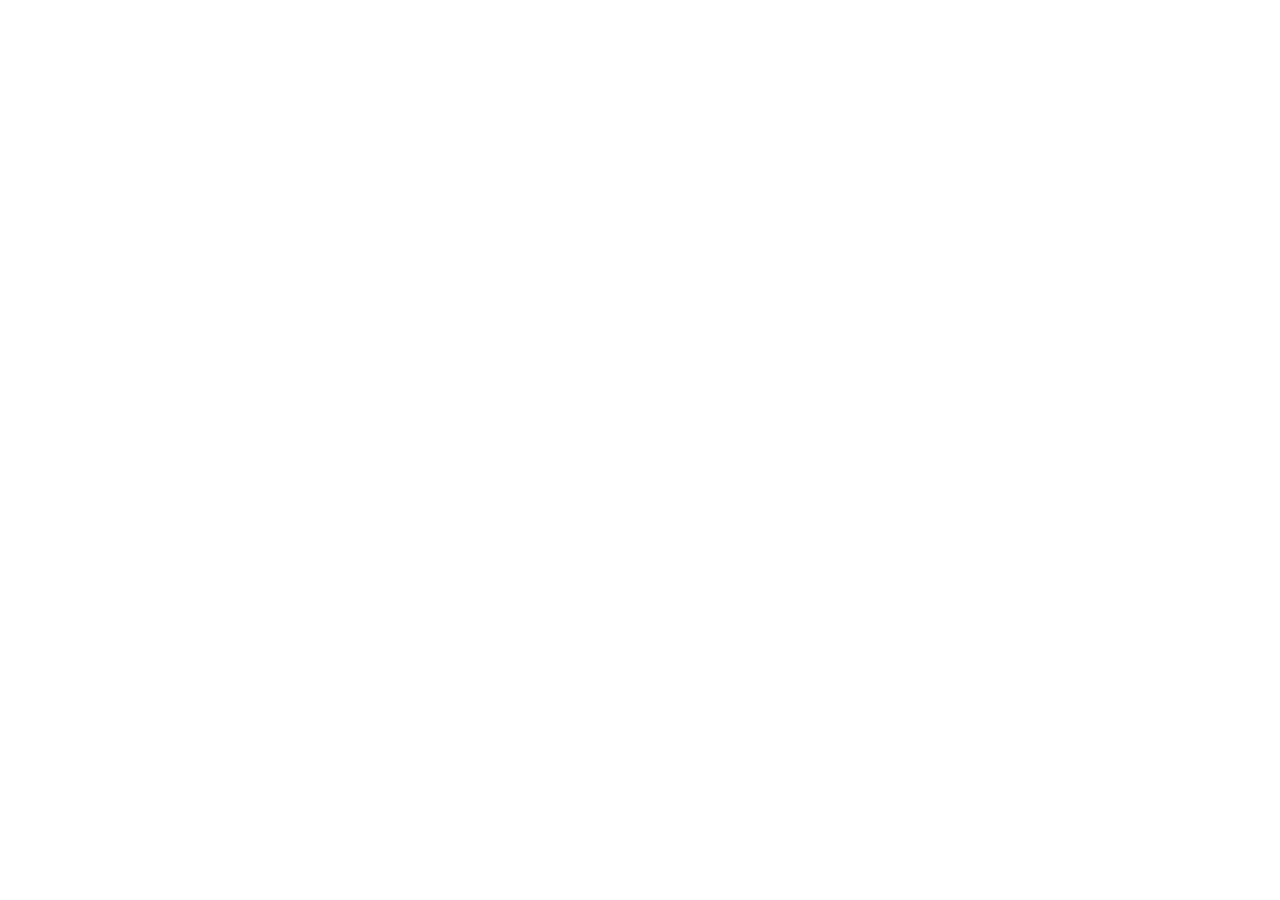
==== index.html @ 24948c89 "cambios a la ficha de promocion" ====
<!DOCTYPE html>
<html lang="en">
<head>
  <meta charset="UTF-8">
  <meta name="viewport" content="width=device-width, initial-scale=1.0">
  <link rel="stylesheet" href="style.css">
  <title>Document</title>
</head>
<body>
  <!-- <div id="caja"></div> -->

  <!-- <div class="div">gran oferta</div>
  <div class="circulo"></div>
  <div id="caja2" class="div">de un <spam>30%</spam></div> -->


  
</body>
</html>
---- style.css ----
*{
  padding: 0;
  margin: 0;
  font-size: 16px;
}
/************ uso de @keyframes y animation **********/
/* #caja{
  width: 100px;
  height: 100px;
  background-color: blueviolet;
  position: relative;
  animation-name: example;
  animation-duration: 5s;
  animation-delay: 2s;
  animation-iteration-count: infinite;
}
@keyframes example{
  0%{background-color: blueviolet; left: 0px; top: 0px;}
  25%{background-color: red; left: 200px; top: 0px;}
  50%{background-color: green; left: 200px; top: 200px}
  75%{background-color: gold;left: 0px; top: 200px}
  100%{background-color: blueviolet; left: 0px; top: 0px;}
} */



/******* uso de  transform,:hover *********/
.div{
  border-radius: 10px;
  width: 150px;
  height: 45px;
  background-color: rgb(218, 252, 242);
  padding: 15px;
  margin: 10px 10px 0 20px;
  font-size: 1.5rem;
  border: 1px solid rgb(5, 56, 104);
  text-transform: capitalize;
  color: rgba(252, 61, 61, 0.726);
}
.circulo{
  background-color: rgba(245, 211, 21, 0.945);
  width: 12px;
  height: 12px;
  border-radius: 50%;
  position: absolute;
  margin: -18px 0px 1px 28px;
  z-index: 3;
}
#caja2{
  transform: rotate(18deg);
  position: absolute;
  margin-top: 0;
  margin-left: 10px;
}

#caja2 spam{
  font-size: 1.8rem;
  font-weight: bold;
}
#caja2:hover{
  width: 175px;
  height: 55px;
  font-size: 2rem;
}
#caja2:hover spam{
  font-size: 2.4rem;
  color: rgb(248, 64, 64);
}
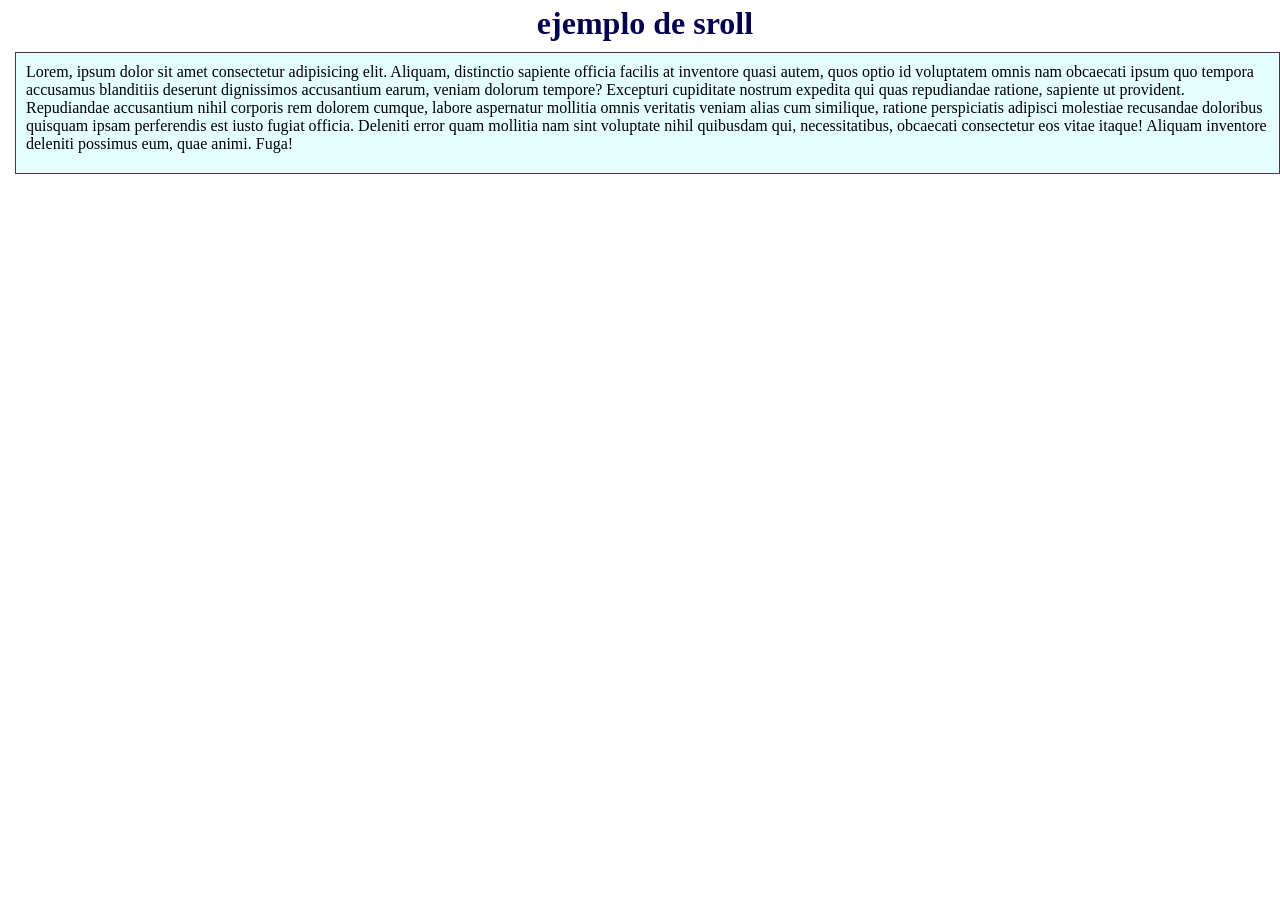
==== commit b3ba8980: "uso de scroll" ====
--- a/index.html
+++ b/index.html
@@ -14,6 +14,9 @@
   <div id="caja2" class="div">de un <spam>30%</spam></div> -->
 
 
-  
+  <h3>ejemplo de sroll </h3>
+  <div class="scroll">
+    Lorem, ipsum dolor sit amet consectetur adipisicing elit. Aliquam, distinctio sapiente officia facilis at inventore quasi autem, quos optio id voluptatem omnis nam obcaecati ipsum quo tempora accusamus blanditiis deserunt dignissimos accusantium earum, veniam dolorum tempore? Excepturi cupiditate nostrum expedita qui quas repudiandae ratione, sapiente ut provident. Repudiandae accusantium nihil corporis rem dolorem cumque, labore aspernatur mollitia omnis veritatis veniam alias cum similique, ratione perspiciatis adipisci molestiae recusandae doloribus quisquam ipsam perferendis est iusto fugiat officia. Deleniti error quam mollitia nam sint voluptate nihil quibusdam qui, necessitatibus, obcaecati consectetur eos vitae itaque! Aliquam inventore deleniti possimus eum, quae animi. Fuga!
+  </div>
 </body>
 </html>
--- a/style.css
+++ b/style.css
@@ -65,4 +65,24 @@
 #caja2:hover spam{
   font-size: 2.4rem;
   color: rgb(248, 64, 64);
-}+}
+
+
+/************* uso de scroll ***********/
+h3{
+  font-size: 2rem;
+  margin: 5px 0 0 10px;
+  text-align: center;
+  color: rgb(3, 3, 80);
+}
+.scroll{
+  display: block;
+  border: 1px solid rgb(83, 46, 83);
+  width: auto;
+  height: 100px;
+  padding: 10px;
+  margin: 10px 0 0 15px;
+  overflow-y: scroll;
+  background-color: rgba(0, 255, 255, 0.103);
+  scroll-behavior: smooth;
+}
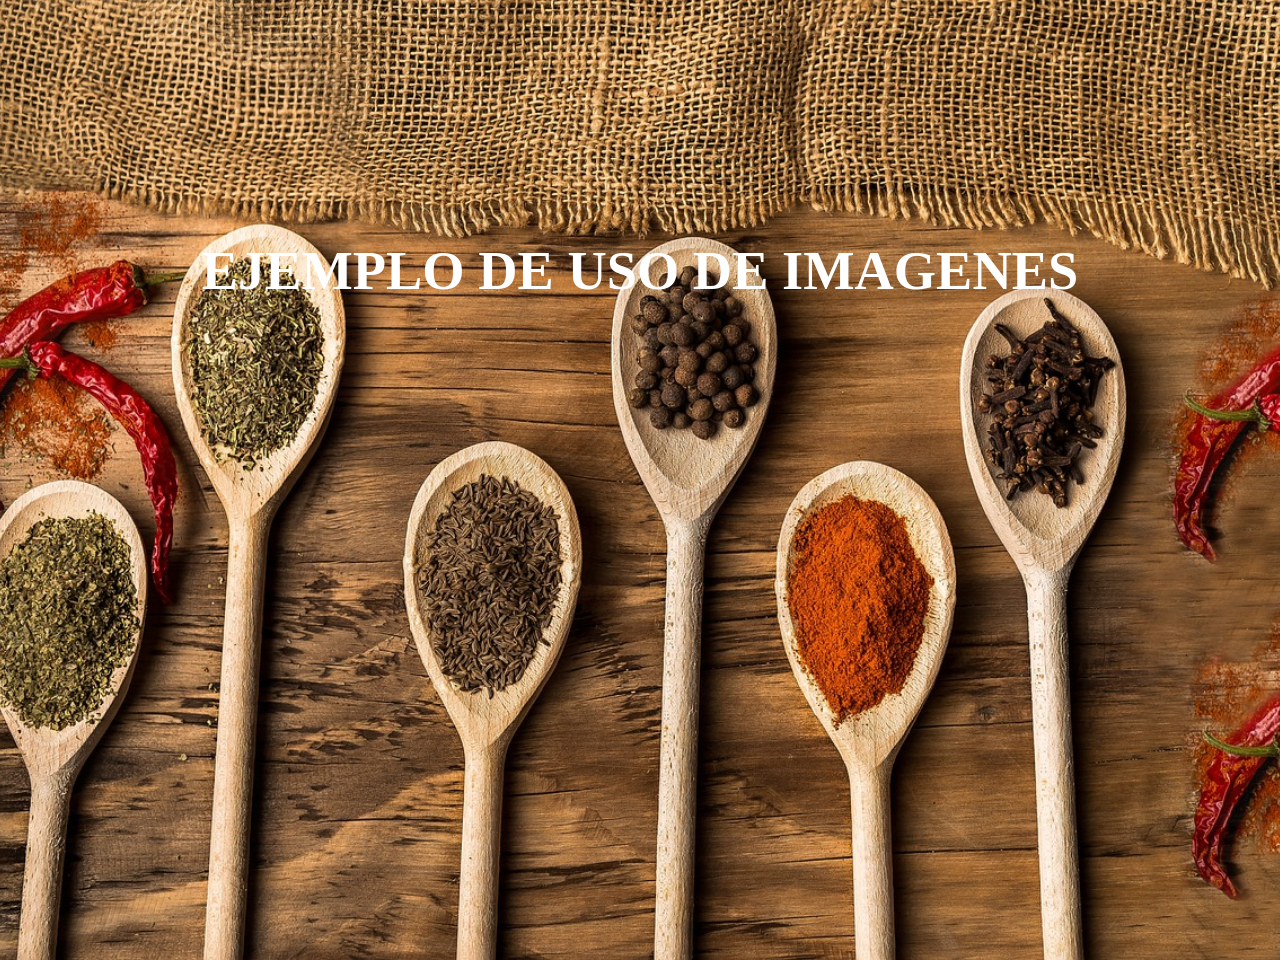
==== commit 43949058: "Uso de imágenes en el encabezado" ====
--- a/index.html
+++ b/index.html
@@ -1,5 +1,5 @@
 <!DOCTYPE html>
-<html lang="en">
+<html lang="es">
 <head>
   <meta charset="UTF-8">
   <meta name="viewport" content="width=device-width, initial-scale=1.0">
@@ -7,6 +7,11 @@
   <title>Document</title>
 </head>
 <body>
+  <header>
+    <div class="contenido-header">
+      <h1>Ejemplo de uso de imagenes</h1>
+    </div>
+  </header>
   <!-- <div id="caja"></div> -->
 
   <!-- <div class="div">gran oferta</div>
@@ -14,9 +19,10 @@
   <div id="caja2" class="div">de un <spam>30%</spam></div> -->
 
 
-  <h3>ejemplo de sroll </h3>
+  <!-- <h3 class"titulo-scroll">Ejemplo de sroll </h3>
   <div class="scroll">
     Lorem, ipsum dolor sit amet consectetur adipisicing elit. Aliquam, distinctio sapiente officia facilis at inventore quasi autem, quos optio id voluptatem omnis nam obcaecati ipsum quo tempora accusamus blanditiis deserunt dignissimos accusantium earum, veniam dolorum tempore? Excepturi cupiditate nostrum expedita qui quas repudiandae ratione, sapiente ut provident. Repudiandae accusantium nihil corporis rem dolorem cumque, labore aspernatur mollitia omnis veritatis veniam alias cum similique, ratione perspiciatis adipisci molestiae recusandae doloribus quisquam ipsam perferendis est iusto fugiat officia. Deleniti error quam mollitia nam sint voluptate nihil quibusdam qui, necessitatibus, obcaecati consectetur eos vitae itaque! Aliquam inventore deleniti possimus eum, quae animi. Fuga!
-  </div>
+  </div> -->
+
 </body>
 </html>
--- a/style.css
+++ b/style.css
@@ -1,8 +1,47 @@
-*{
+
+* {
+  box-sizing: border-box;
   padding: 0;
   margin: 0;
-  font-size: 16px;
 }
+
+/*********** Uso de imágenes en el encabezado ************/
+header {
+  background-image: url("./img/spices-4185324_1280.jpg");
+  background-position: center;
+  background-size: cover;
+  background-repeat: no-repeat;
+  height: 60rem;
+  width: 100%;
+  position: relative;
+  padding: 5rem 0;
+}
+
+header::before {
+  position: absolute;
+  content: "";  
+  background-color: rgba(0, 0, 0, 0.5);
+  left: 0;
+  right: 0;
+  bottom: 0;
+  opacity: .7;
+}
+
+.contenido-header {
+  position: relative;
+}
+
+h1 {
+  color: #fff;
+  text-align: center;
+  margin-top: 10rem;
+  font-size: 3.4rem;
+  text-transform: uppercase;
+
+
+}
+
+
 /************ uso de @keyframes y animation **********/
 /* #caja{
   width: 100px;
@@ -25,7 +64,7 @@
 
 
 /******* uso de  transform,:hover *********/
-.div{
+/* .div{
   border-radius: 10px;
   width: 150px;
   height: 45px;
@@ -65,11 +104,11 @@
 #caja2:hover spam{
   font-size: 2.4rem;
   color: rgb(248, 64, 64);
-}
+} */
 
 
 /************* uso de scroll ***********/
-h3{
+/* .titulo-scroll{
   font-size: 2rem;
   margin: 5px 0 0 10px;
   text-align: center;
@@ -85,4 +124,4 @@
   overflow-y: scroll;
   background-color: rgba(0, 255, 255, 0.103);
   scroll-behavior: smooth;
-}
+} */
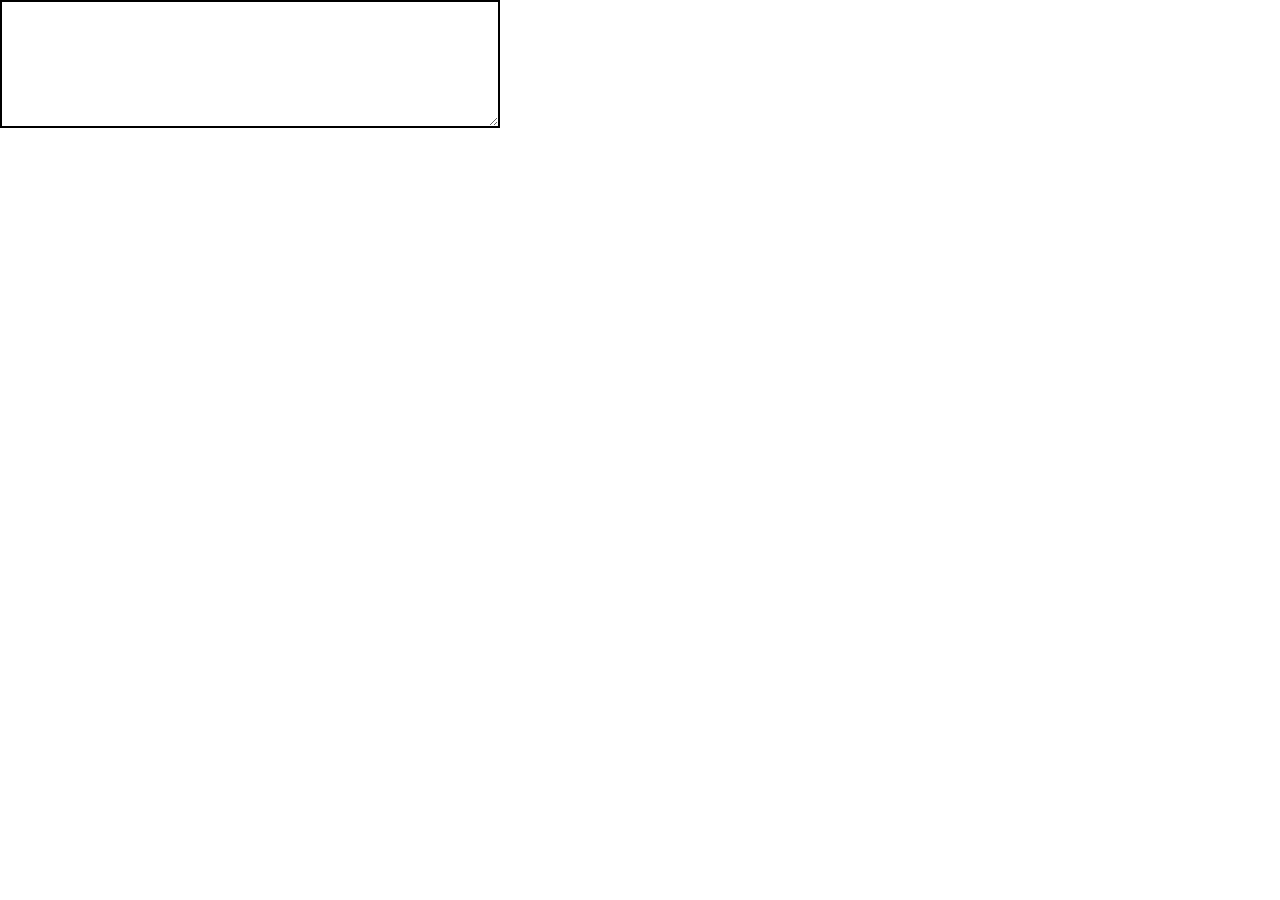
==== commit 483f87e7: "jugando con background- repeat" ====
--- a/index.html
+++ b/index.html
@@ -1,28 +1,46 @@
 <!DOCTYPE html>
 <html lang="es">
+
 <head>
   <meta charset="UTF-8">
   <meta name="viewport" content="width=device-width, initial-scale=1.0">
+  <meta name="description" content="Ejemplo de uso de imágenes en un sitio web con un encabezado estilizado.">
+  <link rel="canonical" href="https://www.tusitioweb.com/ejemplo-uso-imagenes">
+  <link rel="stylesheet" href="style.css">
   <link rel="stylesheet" href="style.css">
   <title>Document</title>
 </head>
+
 <body>
-  <header>
+
+  <!-- <header>
     <div class="contenido-header">
       <h1>Ejemplo de uso de imagenes</h1>
     </div>
-  </header>
+  </header> -->
+  <!-- ********* Uso de imágenes en el encabezado ********* -->
+
+
   <!-- <div id="caja"></div> -->
+  <!-- ******** uso de @keyframes y animation ******* -->
+
 
   <!-- <div class="div">gran oferta</div>
   <div class="circulo"></div>
   <div id="caja2" class="div">de un <spam>30%</spam></div> -->
+  <!-- ******* uso de  transform,:hover ********* -->
 
 
   <!-- <h3 class"titulo-scroll">Ejemplo de sroll </h3>
   <div class="scroll">
     Lorem, ipsum dolor sit amet consectetur adipisicing elit. Aliquam, distinctio sapiente officia facilis at inventore quasi autem, quos optio id voluptatem omnis nam obcaecati ipsum quo tempora accusamus blanditiis deserunt dignissimos accusantium earum, veniam dolorum tempore? Excepturi cupiditate nostrum expedita qui quas repudiandae ratione, sapiente ut provident. Repudiandae accusantium nihil corporis rem dolorem cumque, labore aspernatur mollitia omnis veritatis veniam alias cum similique, ratione perspiciatis adipisci molestiae recusandae doloribus quisquam ipsam perferendis est iusto fugiat officia. Deleniti error quam mollitia nam sint voluptate nihil quibusdam qui, necessitatibus, obcaecati consectetur eos vitae itaque! Aliquam inventore deleniti possimus eum, quae animi. Fuga!
   </div> -->
+  <!-- ************* uso de scroll *********** -->
 
+
+
+  <div class="pikachu"></div>
+  <!--******* jugando con background- repeat ******-->
 </body>
+
 </html>
--- a/style.css
+++ b/style.css
@@ -1,4 +1,3 @@
-
 * {
   box-sizing: border-box;
   padding: 0;
@@ -6,7 +5,7 @@
 }
 
 /*********** Uso de imágenes en el encabezado ************/
-header {
+/* header {
   background-image: url("./img/spices-4185324_1280.jpg");
   background-position: center;
   background-size: cover;
@@ -37,10 +36,7 @@
   margin-top: 10rem;
   font-size: 3.4rem;
   text-transform: uppercase;
-
-
-}
-
+} */
 
 /************ uso de @keyframes y animation **********/
 /* #caja{
@@ -60,8 +56,6 @@
   75%{background-color: gold;left: 0px; top: 200px}
   100%{background-color: blueviolet; left: 0px; top: 0px;}
 } */
-
-
 
 /******* uso de  transform,:hover *********/
 /* .div{
@@ -106,7 +100,6 @@
   color: rgb(248, 64, 64);
 } */
 
-
 /************* uso de scroll ***********/
 /* .titulo-scroll{
   font-size: 2rem;
@@ -125,3 +118,15 @@
   background-color: rgba(0, 255, 255, 0.103);
   scroll-behavior: smooth;
 } */
+
+/******* jugando con background- repeat ******/
+.pikachu {
+  width: 500px;
+  height: 128px;
+  border: 2px solid #000;
+  background-image: url("https://www.freeiconspng.com/uploads/pikachu-png-icon-6.png");
+  resize: both;
+  overflow: auto;
+  background-repeat: space;
+  /* background-repeat: round; */
+}
--- a/style.css
+++ b/style.css
@@ -1,4 +1,3 @@
-
 * {
   box-sizing: border-box;
   padding: 0;
@@ -6,7 +5,7 @@
 }
 
 /*********** Uso de imágenes en el encabezado ************/
-header {
+/* header {
   background-image: url("./img/spices-4185324_1280.jpg");
   background-position: center;
   background-size: cover;
@@ -37,10 +36,7 @@
   margin-top: 10rem;
   font-size: 3.4rem;
   text-transform: uppercase;
-
-
-}
-
+} */
 
 /************ uso de @keyframes y animation **********/
 /* #caja{
@@ -60,8 +56,6 @@
   75%{background-color: gold;left: 0px; top: 200px}
   100%{background-color: blueviolet; left: 0px; top: 0px;}
 } */
-
-
 
 /******* uso de  transform,:hover *********/
 /* .div{
@@ -106,7 +100,6 @@
   color: rgb(248, 64, 64);
 } */
 
-
 /************* uso de scroll ***********/
 /* .titulo-scroll{
   font-size: 2rem;
@@ -125,3 +118,15 @@
   background-color: rgba(0, 255, 255, 0.103);
   scroll-behavior: smooth;
 } */
+
+/******* jugando con background- repeat ******/
+.pikachu {
+  width: 500px;
+  height: 128px;
+  border: 2px solid #000;
+  background-image: url("https://www.freeiconspng.com/uploads/pikachu-png-icon-6.png");
+  resize: both;
+  overflow: auto;
+  background-repeat: space;
+  /* background-repeat: round; */
+}
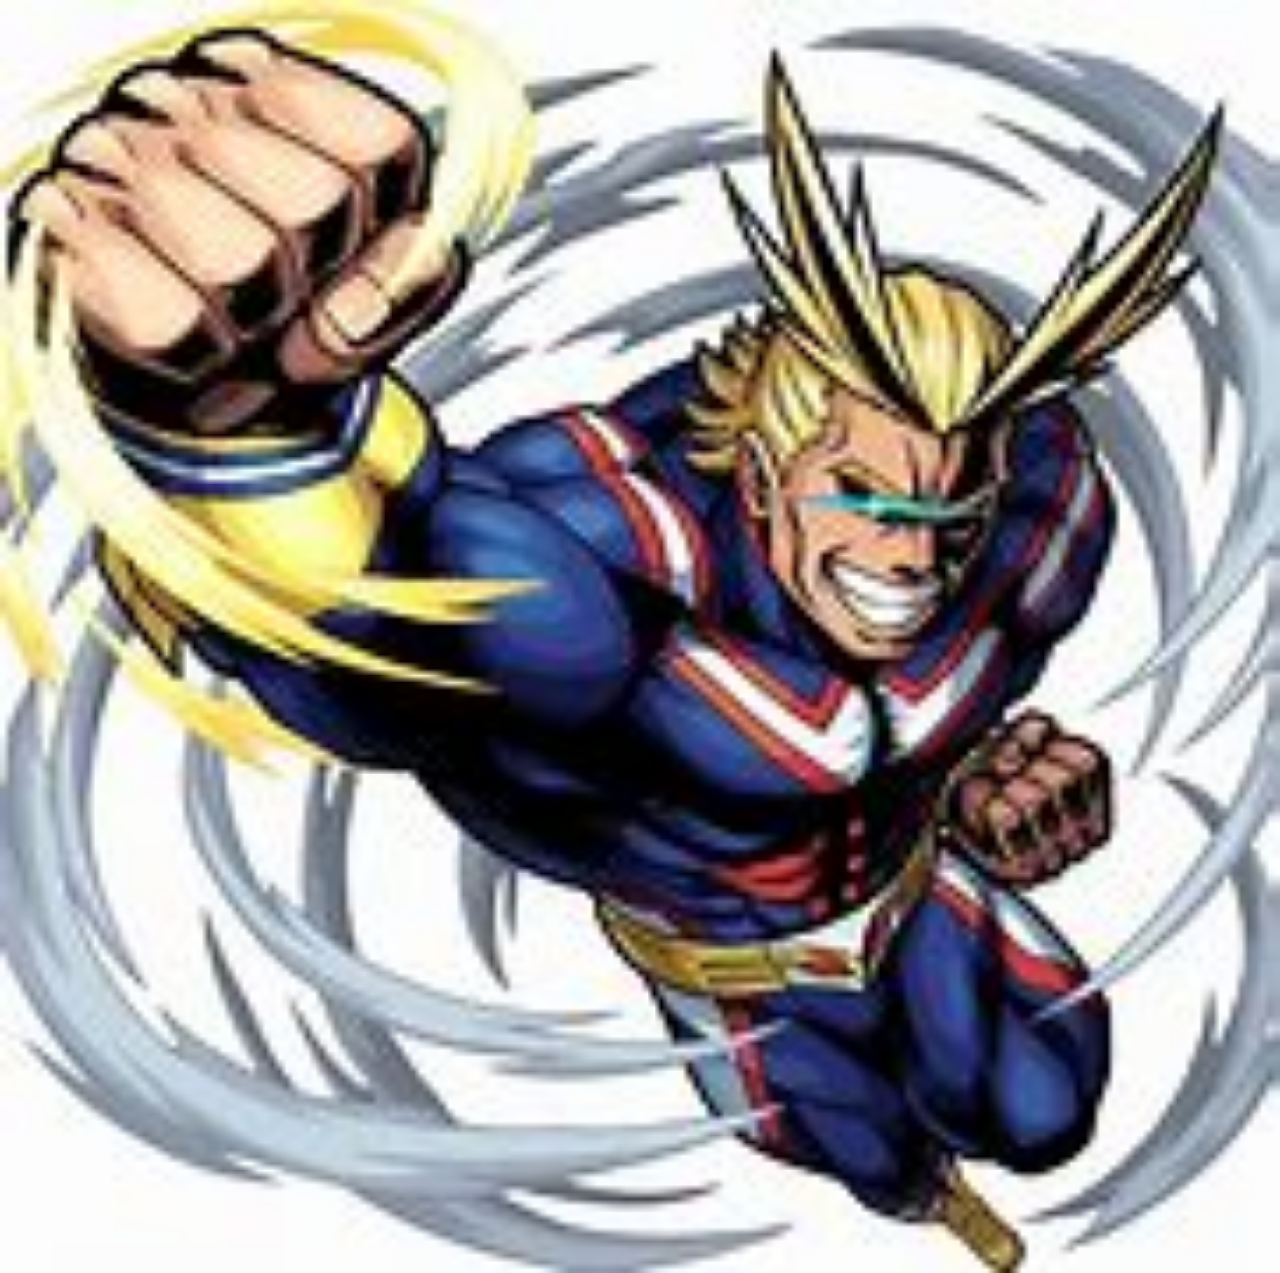
==== commit 6364ba4f: "pruevas con nuevas funciones de css para img" ====
--- a/index.html
+++ b/index.html
@@ -39,8 +39,9 @@
 
 
 
-  <div class="pikachu"></div>
+  <!-- <div class="pikachu"></div> -->
   <!--******* jugando con background- repeat ******-->
+  <img src="./img/descarga.jpeg" alt="all might">
 </body>
 
 </html>
--- a/style.css
+++ b/style.css
@@ -120,7 +120,7 @@
 } */
 
 /******* jugando con background- repeat ******/
-.pikachu {
+/* .pikachu {
   width: 500px;
   height: 128px;
   border: 2px solid #000;
@@ -128,5 +128,30 @@
   resize: both;
   overflow: auto;
   background-repeat: space;
-  /* background-repeat: round; */
+  background-repeat: round; 
+} */
+
+@keyframes show {
+  from{
+    opacity: 0;
+    transform: scale(0.25) ;
+  }
+  to{
+    opacity: 1;
+    transform: scale(0.5);
+  }
 }
+img{
+  view-timeline-name: --image;
+  view-timeline-axis: block;
+
+  animation-timeline: --image;
+  animation-name: show;
+
+  animation-range: entry 25% cover 30%;
+  animation-fill-mode: both;
+
+  display: block;
+  width: 100%;
+
+}
--- a/style.css
+++ b/style.css
@@ -120,7 +120,7 @@
 } */
 
 /******* jugando con background- repeat ******/
-.pikachu {
+/* .pikachu {
   width: 500px;
   height: 128px;
   border: 2px solid #000;
@@ -128,5 +128,30 @@
   resize: both;
   overflow: auto;
   background-repeat: space;
-  /* background-repeat: round; */
+  background-repeat: round; 
+} */
+
+@keyframes show {
+  from{
+    opacity: 0;
+    transform: scale(0.25) ;
+  }
+  to{
+    opacity: 1;
+    transform: scale(0.5);
+  }
 }
+img{
+  view-timeline-name: --image;
+  view-timeline-axis: block;
+
+  animation-timeline: --image;
+  animation-name: show;
+
+  animation-range: entry 25% cover 30%;
+  animation-fill-mode: both;
+
+  display: block;
+  width: 100%;
+
+}
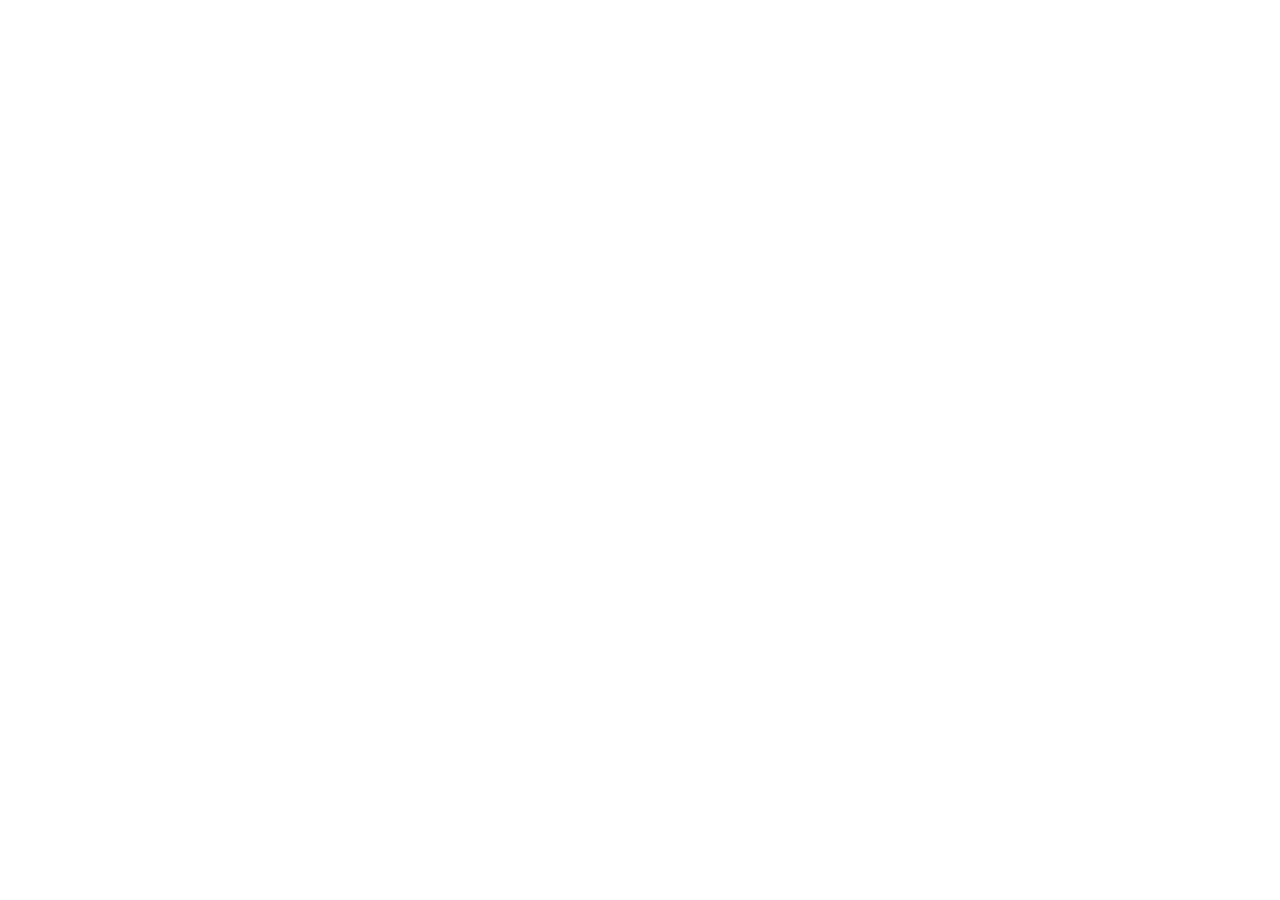
==== commit deebba04: "Animación de entrada con opacidad y escalado" ====
--- a/index.html
+++ b/index.html
@@ -8,7 +8,7 @@
   <link rel="canonical" href="https://www.tusitioweb.com/ejemplo-uso-imagenes">
   <link rel="stylesheet" href="style.css">
   <link rel="stylesheet" href="style.css">
-  <title>Document</title>
+  <title>Prueba css</title>
 </head>
 
 <body>
@@ -41,7 +41,9 @@
 
   <!-- <div class="pikachu"></div> -->
   <!--******* jugando con background- repeat ******-->
-  <img src="./img/descarga.jpeg" alt="all might">
+
+
+  <!-- <img src="./img/descarga.jpeg" alt="all might"> -->
 </body>
 
 </html>
--- a/style.css
+++ b/style.css
@@ -130,7 +130,7 @@
   background-repeat: space;
   background-repeat: round; 
 } */
-
+/******* Animación de entrada con opacidad y escalado ******/
 @keyframes show {
   from{
     opacity: 0;
--- a/style.css
+++ b/style.css
@@ -130,7 +130,7 @@
   background-repeat: space;
   background-repeat: round; 
 } */
-
+/******* Animación de entrada con opacidad y escalado ******/
 @keyframes show {
   from{
     opacity: 0;
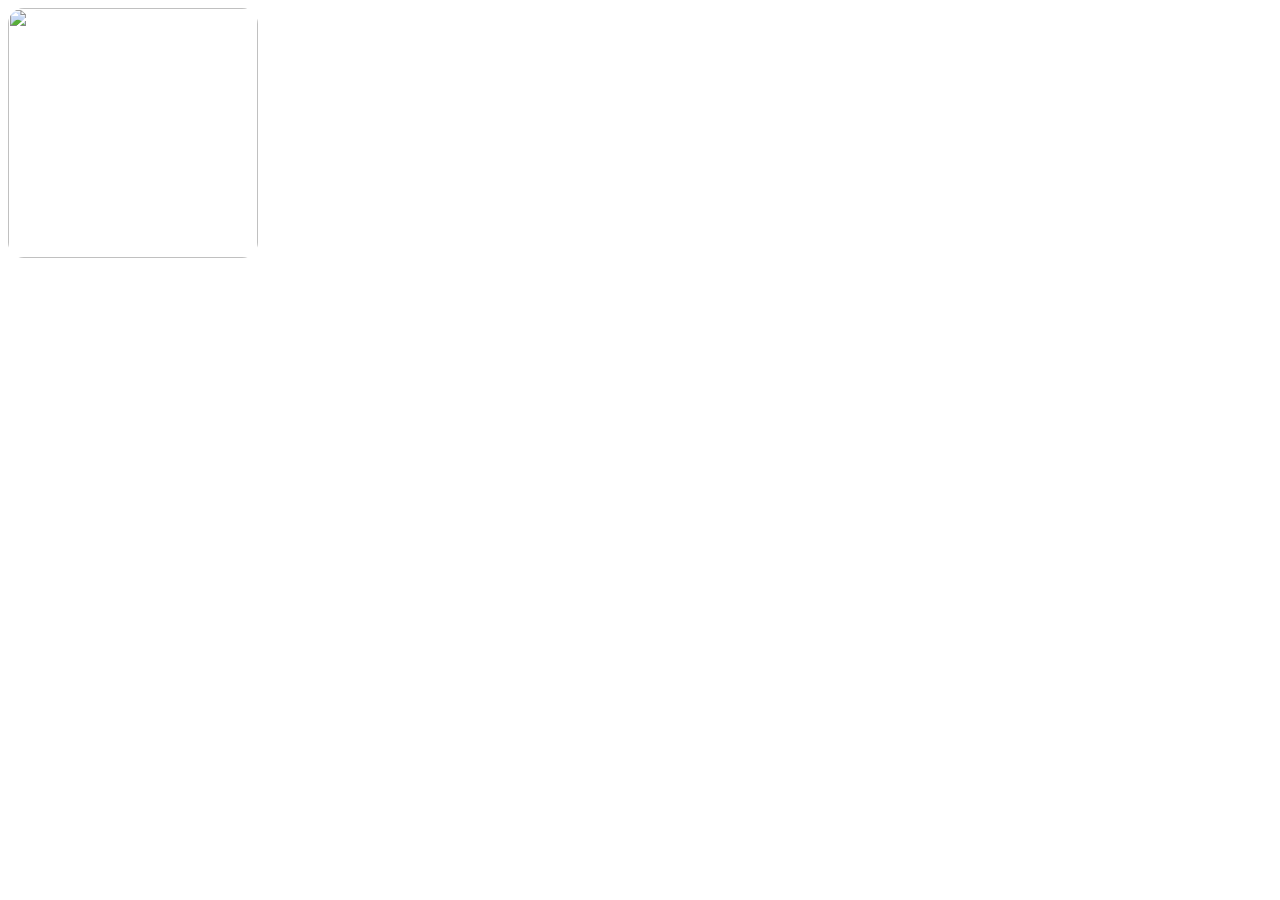
==== commit f3d7e6ea: "se esta ciendo prueba" ====
--- a/index.html
+++ b/index.html
@@ -1,49 +1,12 @@
 <!DOCTYPE html>
-<html lang="es">
-
+<html lang="en">
 <head>
   <meta charset="UTF-8">
   <meta name="viewport" content="width=device-width, initial-scale=1.0">
-  <meta name="description" content="Ejemplo de uso de imágenes en un sitio web con un encabezado estilizado.">
-  <link rel="canonical" href="https://www.tusitioweb.com/ejemplo-uso-imagenes">
   <link rel="stylesheet" href="style.css">
-  <link rel="stylesheet" href="style.css">
-  <title>Prueba css</title>
+  <title>Document</title>
 </head>
-
 <body>
-
-  <!-- <header>
-    <div class="contenido-header">
-      <h1>Ejemplo de uso de imagenes</h1>
-    </div>
-  </header> -->
-  <!-- ********* Uso de imágenes en el encabezado ********* -->
-
-
-  <!-- <div id="caja"></div> -->
-  <!-- ******** uso de @keyframes y animation ******* -->
-
-
-  <!-- <div class="div">gran oferta</div>
-  <div class="circulo"></div>
-  <div id="caja2" class="div">de un <spam>30%</spam></div> -->
-  <!-- ******* uso de  transform,:hover ********* -->
-
-
-  <!-- <h3 class"titulo-scroll">Ejemplo de sroll </h3>
-  <div class="scroll">
-    Lorem, ipsum dolor sit amet consectetur adipisicing elit. Aliquam, distinctio sapiente officia facilis at inventore quasi autem, quos optio id voluptatem omnis nam obcaecati ipsum quo tempora accusamus blanditiis deserunt dignissimos accusantium earum, veniam dolorum tempore? Excepturi cupiditate nostrum expedita qui quas repudiandae ratione, sapiente ut provident. Repudiandae accusantium nihil corporis rem dolorem cumque, labore aspernatur mollitia omnis veritatis veniam alias cum similique, ratione perspiciatis adipisci molestiae recusandae doloribus quisquam ipsam perferendis est iusto fugiat officia. Deleniti error quam mollitia nam sint voluptate nihil quibusdam qui, necessitatibus, obcaecati consectetur eos vitae itaque! Aliquam inventore deleniti possimus eum, quae animi. Fuga!
-  </div> -->
-  <!-- ************* uso de scroll *********** -->
-
-
-
-  <!-- <div class="pikachu"></div> -->
-  <!--******* jugando con background- repeat ******-->
-
-
-  <!-- <img src="./img/descarga.jpeg" alt="all might"> -->
+    <img src="./prueba-css/Swiper-Effects Coverflow/image/img1.png" class="mi-imagen">
 </body>
-
 </html>
--- a/style.css
+++ b/style.css
@@ -1,157 +1,23 @@
-* {
-  box-sizing: border-box;
-  padding: 0;
-  margin: 0;
+.mi-imagen {
+  /* Aquí va todo el código que has proporcionado */
+  view-timeline-name: --reveal;
+  animation-name: show;
+  animation-fill-mode: both;
+  animation-timeline: --reveal;
+  animation-range: entry 25% cover 50%;
+  width: 250px;
+  height: 250px;
+  object-fit: cover;
+  border-radius: 16px;
 }
 
-/*********** Uso de imágenes en el encabezado ************/
-/* header {
-  background-image: url("./img/spices-4185324_1280.jpg");
-  background-position: center;
-  background-size: cover;
-  background-repeat: no-repeat;
-  height: 60rem;
-  width: 100%;
-  position: relative;
-  padding: 5rem 0;
-}
-
-header::before {
-  position: absolute;
-  content: "";  
-  background-color: rgba(0, 0, 0, 0.5);
-  left: 0;
-  right: 0;
-  bottom: 0;
-  opacity: .7;
-}
-
-.contenido-header {
-  position: relative;
-}
-
-h1 {
-  color: #fff;
-  text-align: center;
-  margin-top: 10rem;
-  font-size: 3.4rem;
-  text-transform: uppercase;
-} */
-
-/************ uso de @keyframes y animation **********/
-/* #caja{
-  width: 100px;
-  height: 100px;
-  background-color: blueviolet;
-  position: relative;
-  animation-name: example;
-  animation-duration: 5s;
-  animation-delay: 2s;
-  animation-iteration-count: infinite;
-}
-@keyframes example{
-  0%{background-color: blueviolet; left: 0px; top: 0px;}
-  25%{background-color: red; left: 200px; top: 0px;}
-  50%{background-color: green; left: 200px; top: 200px}
-  75%{background-color: gold;left: 0px; top: 200px}
-  100%{background-color: blueviolet; left: 0px; top: 0px;}
-} */
-
-/******* uso de  transform,:hover *********/
-/* .div{
-  border-radius: 10px;
-  width: 150px;
-  height: 45px;
-  background-color: rgb(218, 252, 242);
-  padding: 15px;
-  margin: 10px 10px 0 20px;
-  font-size: 1.5rem;
-  border: 1px solid rgb(5, 56, 104);
-  text-transform: capitalize;
-  color: rgba(252, 61, 61, 0.726);
-}
-.circulo{
-  background-color: rgba(245, 211, 21, 0.945);
-  width: 12px;
-  height: 12px;
-  border-radius: 50%;
-  position: absolute;
-  margin: -18px 0px 1px 28px;
-  z-index: 3;
-}
-#caja2{
-  transform: rotate(18deg);
-  position: absolute;
-  margin-top: 0;
-  margin-left: 10px;
-}
-
-#caja2 spam{
-  font-size: 1.8rem;
-  font-weight: bold;
-}
-#caja2:hover{
-  width: 175px;
-  height: 55px;
-  font-size: 2rem;
-}
-#caja2:hover spam{
-  font-size: 2.4rem;
-  color: rgb(248, 64, 64);
-} */
-
-/************* uso de scroll ***********/
-/* .titulo-scroll{
-  font-size: 2rem;
-  margin: 5px 0 0 10px;
-  text-align: center;
-  color: rgb(3, 3, 80);
-}
-.scroll{
-  display: block;
-  border: 1px solid rgb(83, 46, 83);
-  width: auto;
-  height: 100px;
-  padding: 10px;
-  margin: 10px 0 0 15px;
-  overflow-y: scroll;
-  background-color: rgba(0, 255, 255, 0.103);
-  scroll-behavior: smooth;
-} */
-
-/******* jugando con background- repeat ******/
-/* .pikachu {
-  width: 500px;
-  height: 128px;
-  border: 2px solid #000;
-  background-image: url("https://www.freeiconspng.com/uploads/pikachu-png-icon-6.png");
-  resize: both;
-  overflow: auto;
-  background-repeat: space;
-  background-repeat: round; 
-} */
-/******* Animación de entrada con opacidad y escalado ******/
 @keyframes show {
-  from{
-    opacity: 0;
-    transform: scale(0.25) ;
+  from {
+      opacity: 0;
+      transform: scale(0.1);
   }
-  to{
-    opacity: 1;
-    transform: scale(0.5);
+  to {
+      opacity: 1;
+      transform: scale(1);
   }
-}
-img{
-  view-timeline-name: --image;
-  view-timeline-axis: block;
-
-  animation-timeline: --image;
-  animation-name: show;
-
-  animation-range: entry 25% cover 30%;
-  animation-fill-mode: both;
-
-  display: block;
-  width: 100%;
-
-}
+}
